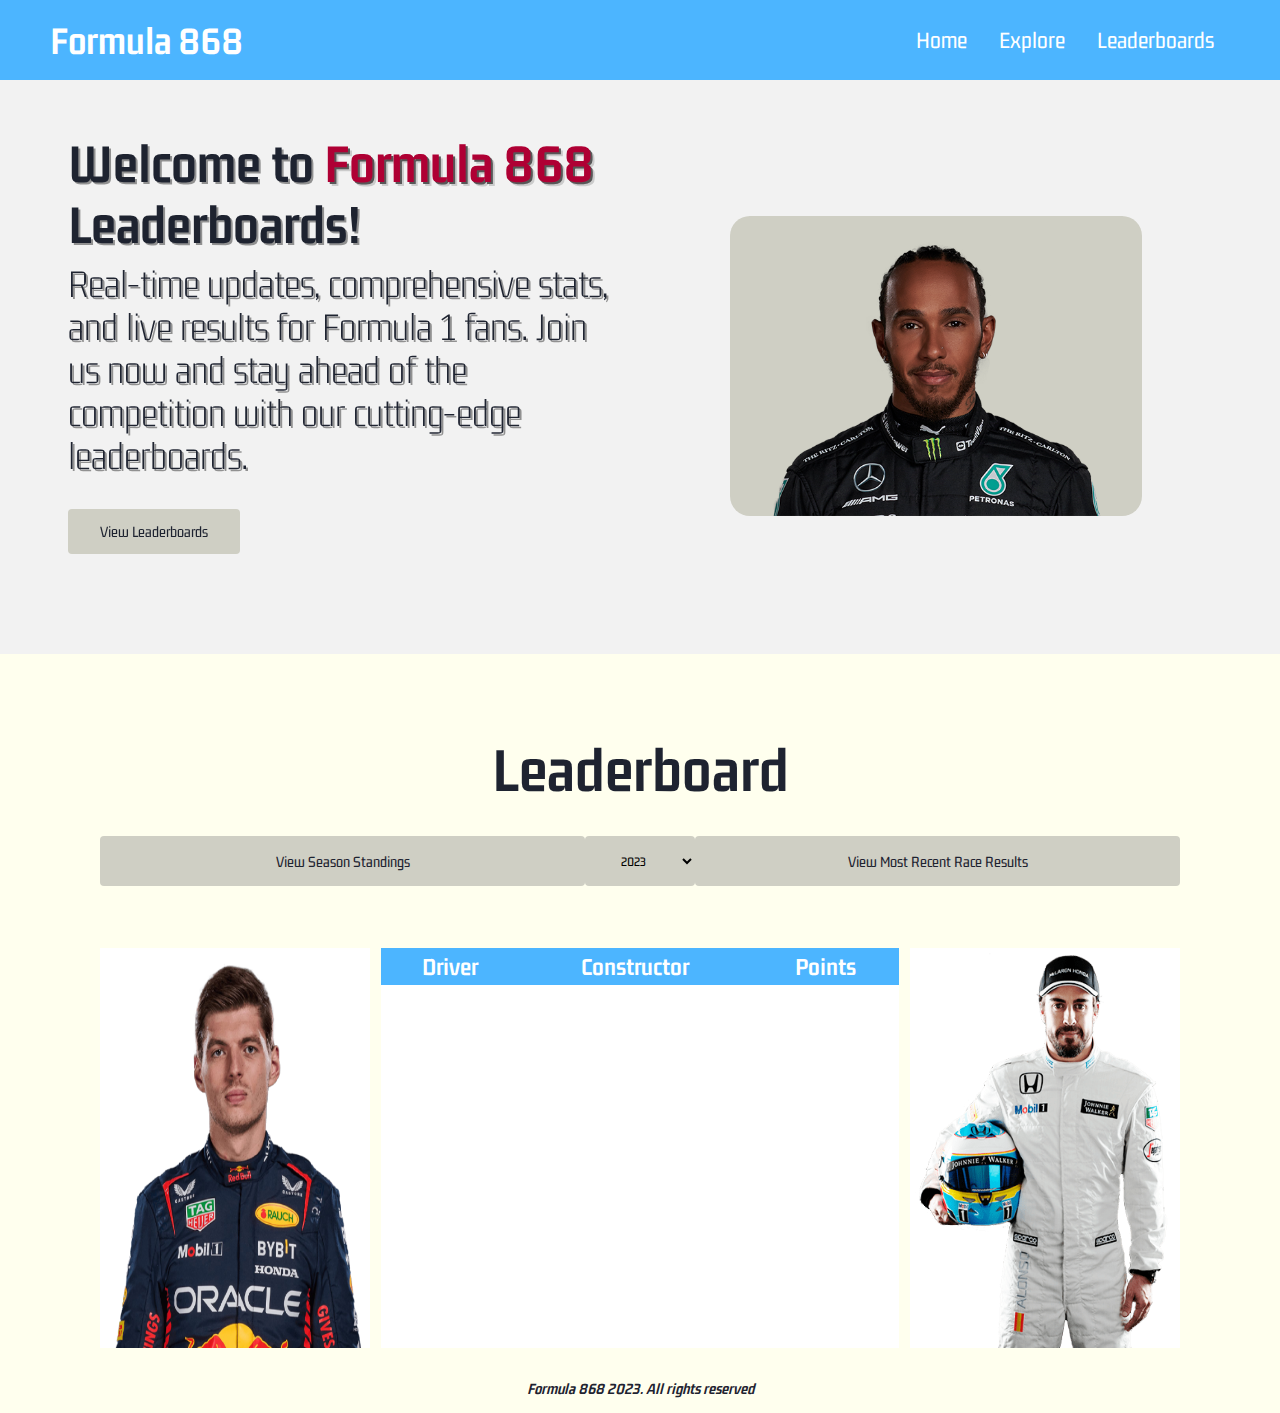
==== index.html @ 446ae31f "cohesion update" ====
<!DOCTYPE html>
<html lang="en">

<head>
    <meta charset="UTF-8">
    <meta http-equiv="X-UA-Compatible" content="IE=edge">
    <meta name="viewport" content="width=device-width, initial-scale=1.0">
    <title>Formula 868</title>
    <link rel="stylesheet" href="styles.css">
    <link rel="preconnect" href="https://fonts.googleapis.com">
    <link rel="preconnect" href="https://fonts.gstatic.com" crossorigin>
    <link href="https://fonts.googleapis.com/css2?family=Gemunu+Libre&display=swap" rel="stylesheet">
</head>

<body>
    <!-- NAVBAR -->
    <nav class="navbar">
        <div class="navbarContainer">
            <a href="/" id="navbarLogo">Formula 868</a>
            <div class="navbarToggle" id="mobile-menu">
                <span class="bar"></span>
                <span class="bar"></span>
                <span class="bar"></span>
            </div>
            <ul class="navbarMenu">
                <li class="navbarItem">
                    <a href="/" class="navbarLinks">Home</a>
                </li>
                <li class="navbarItem">
                    <a href="#explore" class="navbarLinks">Explore</a>
                </li>
                <li class="navbarItem">
                    <a href="#lb" class="navbarLinks">Leaderboards</a>
                </li>
            </ul>
        </div>
    </nav>

    <!-- HERO Section -->
    <div class="main" id="explore">
        <div class="mainContainer">
            <div class="mainContent">
                <h1>Welcome to <span class="textHighlight">Formula 868 </span>Leaderboards!</h1>
                <p>Real-time updates, comprehensive stats, and live results for Formula 1 fans. Join us now and stay
                    ahead of the competition with our cutting-edge leaderboards.</p>
                <button class="mainBtn"><a href="#">View Leaderboards</a></button>
            </div>
            <div class="mainImgContainer">
                <img src="images/lewis.png" alt="leaderboard" id="mainImg" />
            </div>
        </div>

    </div>

    <!-- Leaderboard Section -->
    <div class="lb" id="lb">
        <div class="lbContainer">
            <h2>Leaderboard</h2>
            <div class="lbMenu">
                <button class="lbBtn"><a href="#">View Season Standings</a></button>
                <select class="year">
                    <option value="2023">2023</option>
                    <option value="2023">2022</option>
                    <option value="2023">2021</option>
                    <option value="2023">2020</option>
                </select>
                <button class="lbBtn"><a href="#">View Most Recent Race Results</a></button>
            </div>
            <div class="Lbs">
                <img src="images/test1.png" alt="1st place/random Driver" id="firstPlace">

                <table class="card">
                    <thead>
                        <tr>
                            <th>Driver</th>
                            <th>Constructor</th>
                            <th>Points</th>
                        </tr>
                    </thead>
                    <tbody id="results">

                    </tbody>
                </table>
                <img src="images/test2.png" alt="1st place/random Driver" id="secondPlace">
            </div>
        </div>

    </div>
    <!-- Footer Section -->
    <footer>
        <p class="websiteRights">Formula 868 2023. All rights reserved</p>
    </footer>

    <script src="app.js">
    </script>
</body>

</html>
---- styles.css ----
* {
    box-sizing: border-box;
    margin: 0;
    padding: 0;
    font-family: 'Gemunu Libre', sans-serif;
}

/* NAVBAR */
.navbar {
    background: #4cb5ff;
    height: 80px;
    display: flex;
    justify-content: center;
    align-items: center;
    font-size: 1.5rem;
    position: sticky;
    top: 0;
    z-index: 999;
}

.navbarContainer {
    display: flex;
    justify-content: space-between;
    height: 80px;
    width: 100%;
    max-width: 1300px;
    margin: 0 auto;
    padding: 0 50px;
}

#navbarLogo {
    color: #fff;
    font-weight: bold;
    white-space: nowrap;
    display: flex;
    align-items: center;
    cursor: pointer;
    text-decoration: none;
    font-size: 2.5rem;
}

.navbarMenu {
    display: flex;
    align-items: center;
    list-style: none;
    text-align: center;
}

.navbarItem {
    height: 80px;
}

.navbarLinks {
    color: #FFF;
    display: flex;
    align-items: center;
    justify-content: center;
    text-decoration: none;
    padding: 0 1rem;
    height: 100%;
}

.navbarBtn {
    display: flex;
    justify-content: center;
    align-items: center;
    text-decoration: none;
    padding: 0 1rem;
    width: 100%;
}

.button {
    display: flex;
    align-items: center;
    justify-content: center;
    text-decoration: none;
    color: #1e2330;
    background: #FFF;
    padding: 10px 20px;
    height: 100%;
    width: 100%;
    border: none;
    outline: none;
    border-radius: 4px;
}

.button:hover {
    background: #ff232b;
    color: #FFF;
    transition: all 0.3s ease;
}

.navbarLinks:hover {
    color: #ff232b;
    transition: all 0.3s ease;
}

/* Mobile Responsive */
@media screen and (max-width: 960px) {
    .navbarContainer {
        display: flex;
        justify-content: space-between;
        height: 80px;
        width: 100%;
        max-width: 1300px;
        padding: 0;
        z-index: 1;
    }

    #navbarLogo {
        padding-left: 25px;
    }

    .navbarMenu {
        display: grid;
        grid-template-columns: auto;
        margin: 0;
        width: 100%;
        position: absolute;
        top: -1000px;
        opacity: 1;
        transition: all 0.5s ease;
        height: 50vh;
        z-index: -1;
    }

    .navbarMenu.active {
        background: #4cb5ff;
        top: 100%;
        opacity: 1;
        transition: all 0.5s ease;
        z-index: 99;
        height: 50vh;
        font-size: 2.1rem;
    }

    .navbarItem {
        height: 100%;
    }

    .navbarLinks {
        text-align: center;
        padding: 2rem;
        width: 100%;
        display: table;
    }

    .navbarBtn {
        padding-bottom: 2rem;
    }

    .button {
        display: flex;
        justify-content: center;
        align-items: center;
        width: 80%;
        height: 80px;
        margin: 0;
    }

    .navbarToggle .bar {
        width: 25px;
        height: 3px;
        margin: 5px auto;
        transition: all 0.3s ease-in-out;
        background: #fff;
        display: block;
        cursor: pointer;
    }

    #mobile-menu {
        position: absolute;
        top: 20%;
        right: 5%;
        transform: translate(5%, 20%);
    }

    #mobile-menu.is-active .bar:nth-child(2) {
        opacity: 0;
    }

    #mobile-menu.is-active .bar:nth-child(1) {
        transform: translateY(8px) rotate(45deg);
    }

    #mobile-menu.is-active .bar:nth-child(3) {
        transform: translateY(-8px) rotate(-45deg);
    }
}

/* Hero Section */
.main {
    background-image: url(https://www.pixelstalk.net/wp-content/uploads/2016/10/Formula-1-Images.jpg);
    background-position: center;
    background-repeat: no-repeat;
    background-size: cover;
    height: 100%;
}

.title {
    margin-top: 10rem;
}

.mainContainer {
    display: grid;
    grid-template-columns: 1fr 1fr;
    align-items: center;
    justify-self: center;
    margin: 0 auto;
    background-color: rgba(127,127,127, 0.1);
    backdrop-filter: blur(10px);
    z-index: 1;
    width: 100%;
    max-width: 1300px;
    padding: 2rem 3rem;
}

.mainContent {
    width: 100%;
    padding: 20px;
    margin-bottom: 3rem;
}

.mainContent h1 {
    font-size: 3.5rem;
    color: #1e2330;
    filter: drop-shadow(2px 2px rgba(0, 0, 0, 0.4)); 
}

.textHighlight {
    color: #af0034;
    filter: drop-shadow(2px 2px rgba(0, 0, 0, 0.4));
}

.mainContent p {
    font-size: 2.5rem;
    margin-top: 8px;
    font-weight: 100;
    color: #1e2330;
    filter: drop-shadow(2px 2px rgba(0, 0, 0, 0.4));
}

.mainBtn {
    font-size: 1rem;
    padding: 14px 32px;
    background: #cfcfc4;
    border: none;
    border-radius: 4px;
    margin-top: 2rem;
    cursor: pointer;
    position: relative;
    transition: all 0.35s;
    outline: none;
}

.mainBtn a {
    position: relative;
    z-index: 2;
    color: #1e2330;
    text-decoration: none;
}

.mainBtn:after {
    position: absolute;
    content: '';
    top: 0;
    left: 0;
    width: 0;
    height: 100%;
    background: #ff232b;
    transition: all 0.35s;
    border-radius: 4px;
}

.mainBtn:hover:after {
    width: 100%;
}

.mainImgContainer {

    text-align: center;
}

#mainImg {
    height: 300px;
    width: auto;
    background: #cfcfc4;
    border-radius: 20px;
}

/* Mobile Responsive */
@media screen and (max-width: 864px) {
    .mainContainer {
        display: grid;
        grid-template-columns: auto;
        align-items: center;
        justify-self: center;
        width: 100%;
        margin: 0 auto;
        height: 100%;
    }

    .mainContent {
        text-align: center;
        margin-bottom: 4rem;
    }

    .mainContent h1 {
        font-size: 2.5rem;
        margin-top: 2rem;
    }

    .mainContent p {
        font-size: 1.5rem;
        margin-top: 1rem;
    }
}

@media screen and (max-width: 480px) {
    .mainContent h1 {
        font-size: 2rem;
        margin-top: 2rem;
    }

    .mainContent p {
        font-size: 1.5rem;
        margin-top: 1rem;
    }

    .mainBtn {
        padding: 12px 36px;
        margin: 2.5rem 0;
    }
}

/* Leaderboard Section */
.lb {
    background: #ffffee;
    display: flex;
    justify-content: center;
    align-items: center;
    top: 0;
}

.lbContainer {
    display: flex;
    flex-direction: column;
    justify-content: center;
    align-items: center;
    width: 100%;
    max-width: 1300px;
    margin-top: 0;
    margin-right: auto;
    margin-left: auto;
    padding: 0 50px;
}

.lbContainer h2 {
    padding-top: 5rem;
    font-size: 4rem;
    color: #1e2330;

}

.lbMenu {
    display: flex;
    justify-content: space-between;
    height: 80px;
    width: 100%;
    max-width: 1300px;
    margin-right: auto;
    margin-left: auto;
    padding-right: 50px;
    padding-left: 50px;
}

.lbBtn {
    height: 50px;
    width: 45%;
    font-size: 1rem;
    padding: 0 32px;
    background: #cfcfc4;
    border: none;
    border-radius: 4px;
    margin-top: 2rem;
    cursor: pointer;
    outline: none;
}

.lbBtn a {
    position: relative;
    z-index: 2;
    color: #1e2330;
    text-decoration: none;
}

.year {
    height: 50px;
    padding: 14px 32px;
    margin-top: 2rem;
    background: #cfcfc4;
    border: none;
    border-radius: 4px;
}

.lbBtn:hover,
.year:hover {
    background: #ff232b;
    color: #fff;
    transition: all 0.3s ease;
}

.Lbs {
    padding-top: 3rem;
    display: flex;
    justify-content: space-between;
    width: 100%;
    max-width: 1300px;
    margin-right: auto;
    margin-left: auto;
    margin-top: 1rem;
    padding-right: 50px;
    padding-left: 50px;
}

.Lbs img {
    height: 400px;
    width: 25%;
    background: #fff;
}

.card {
    background-color: #fff;
    font-size: 0.7rem;
    padding: 8px;
    width: 48%;
}

table {
    border-collapse: collapse;
}

thead,
th {
    padding: 5px 10px;
    background-color: #4cb5ff;
    color: #FFF;
    font-weight: bold;
    font-size: 1.5em;
}

td {
    font-size: 1.5rem;
    text-align: center;
    padding: 5px 10px;
}

tr:nth-child(even) {
    background-color: #ffffee;
}

tr:hover {
    background-color: #af0034;
    color: #ffffee;
}

/* Mobile Responsive */
@media screen and (max-width: 864px) {

    .lbContainer {
        display: block;
        margin-top: 2rem;
        overflow: auto;
    }

    .lbMenu {
        display: block;

    }

    .lbContainer h2 {
        text-align: center;
    }

    .lbBtn {
        width: 100%;
    }

    .year {
        width: 100%;
        text-align: center;
    }

    .Lbs {
        display: block;
        margin-top: 10rem;
        overflow: auto;
    }

    .Lbs img {
        height: 400px;
        width: 80%;
        background: #fff;
        display: block;
        margin: 2.5rem auto;
    }

    .card {
        width: 55%;
    }

    table {
        width: 100%;
        display: block;
        margin-left: auto;
        margin-right: auto;
    }
}

/* Footer Section */
footer {
    background-color: #ffffee;
    padding: 2rem 0 1rem 0;
    text-align: center;
}

.websiteRights {
    font-weight: bold;
    font-style: italic;
    color: #1e2330;
}


/* Mobile Responsive */
@media screen and (max-width: 864px) {
    .footerContainer {
        background-color: #ffffee;
        padding: 110rem 0 3rem 0;
        text-align: center;
    }
}
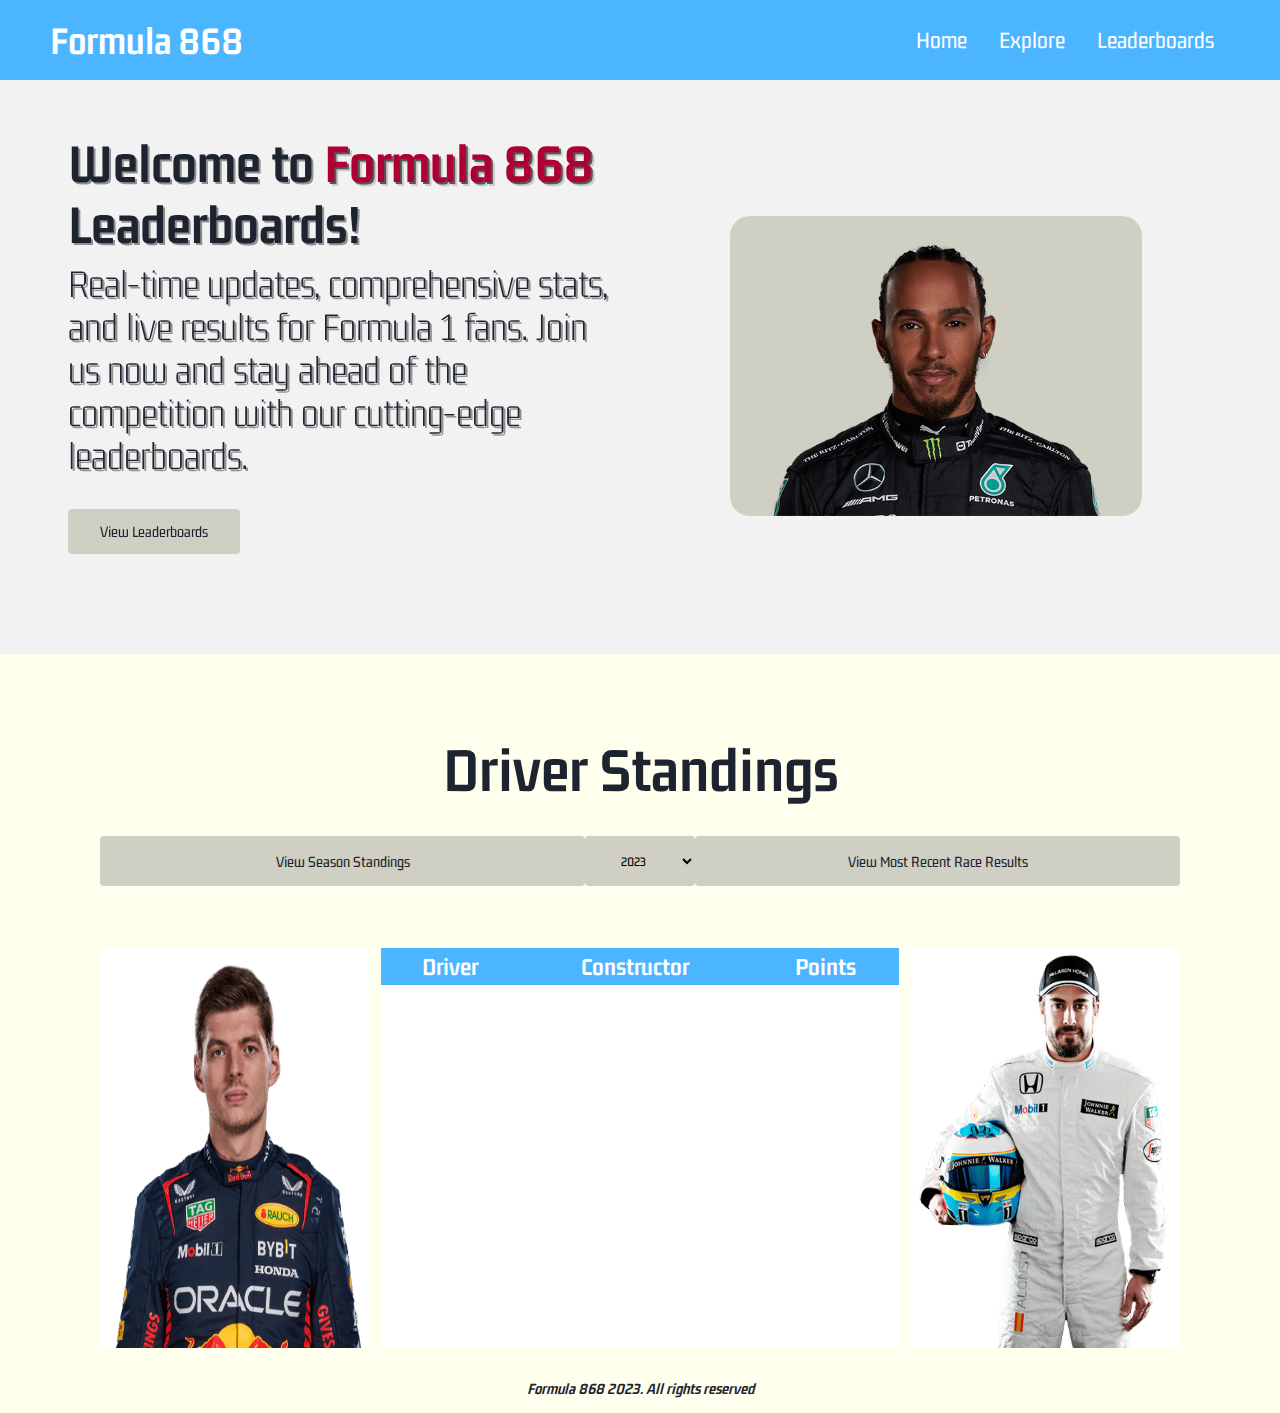
==== commit a90d5636: "finalized all API call functions" ====
--- a/index.html
+++ b/index.html
@@ -1,98 +1,103 @@
-<!DOCTYPE html>
-<html lang="en">
-
-<head>
-    <meta charset="UTF-8">
-    <meta http-equiv="X-UA-Compatible" content="IE=edge">
-    <meta name="viewport" content="width=device-width, initial-scale=1.0">
-    <title>Formula 868</title>
-    <link rel="stylesheet" href="styles.css">
-    <link rel="preconnect" href="https://fonts.googleapis.com">
-    <link rel="preconnect" href="https://fonts.gstatic.com" crossorigin>
-    <link href="https://fonts.googleapis.com/css2?family=Gemunu+Libre&display=swap" rel="stylesheet">
-</head>
-
-<body>
-    <!-- NAVBAR -->
-    <nav class="navbar">
-        <div class="navbarContainer">
-            <a href="/" id="navbarLogo">Formula 868</a>
-            <div class="navbarToggle" id="mobile-menu">
-                <span class="bar"></span>
-                <span class="bar"></span>
-                <span class="bar"></span>
-            </div>
-            <ul class="navbarMenu">
-                <li class="navbarItem">
-                    <a href="/" class="navbarLinks">Home</a>
-                </li>
-                <li class="navbarItem">
-                    <a href="#explore" class="navbarLinks">Explore</a>
-                </li>
-                <li class="navbarItem">
-                    <a href="#lb" class="navbarLinks">Leaderboards</a>
-                </li>
-            </ul>
-        </div>
-    </nav>
-
-    <!-- HERO Section -->
-    <div class="main" id="explore">
-        <div class="mainContainer">
-            <div class="mainContent">
-                <h1>Welcome to <span class="textHighlight">Formula 868 </span>Leaderboards!</h1>
-                <p>Real-time updates, comprehensive stats, and live results for Formula 1 fans. Join us now and stay
-                    ahead of the competition with our cutting-edge leaderboards.</p>
-                <button class="mainBtn"><a href="#">View Leaderboards</a></button>
-            </div>
-            <div class="mainImgContainer">
-                <img src="images/lewis.png" alt="leaderboard" id="mainImg" />
-            </div>
-        </div>
-
-    </div>
-
-    <!-- Leaderboard Section -->
-    <div class="lb" id="lb">
-        <div class="lbContainer">
-            <h2>Leaderboard</h2>
-            <div class="lbMenu">
-                <button class="lbBtn"><a href="#">View Season Standings</a></button>
-                <select class="year">
-                    <option value="2023">2023</option>
-                    <option value="2023">2022</option>
-                    <option value="2023">2021</option>
-                    <option value="2023">2020</option>
-                </select>
-                <button class="lbBtn"><a href="#">View Most Recent Race Results</a></button>
-            </div>
-            <div class="Lbs">
-                <img src="images/test1.png" alt="1st place/random Driver" id="firstPlace">
-
-                <table class="card">
-                    <thead>
-                        <tr>
-                            <th>Driver</th>
-                            <th>Constructor</th>
-                            <th>Points</th>
-                        </tr>
-                    </thead>
-                    <tbody id="results">
-
-                    </tbody>
-                </table>
-                <img src="images/test2.png" alt="1st place/random Driver" id="secondPlace">
-            </div>
-        </div>
-
-    </div>
-    <!-- Footer Section -->
-    <footer>
-        <p class="websiteRights">Formula 868 2023. All rights reserved</p>
-    </footer>
-
-    <script src="app.js">
-    </script>
-</body>
-
+<!DOCTYPE html>
+<html lang="en">
+
+<head>
+    <meta charset="UTF-8">
+    <meta http-equiv="X-UA-Compatible" content="IE=edge">
+    <meta name="viewport" content="width=device-width, initial-scale=1.0">
+    <title>Formula 868</title>
+    <link rel="stylesheet" href="styles.css">
+    <link rel="preconnect" href="https://fonts.googleapis.com">
+    <link rel="preconnect" href="https://fonts.gstatic.com" crossorigin>
+    <link href="https://fonts.googleapis.com/css2?family=Gemunu+Libre&display=swap" rel="stylesheet">
+</head>
+
+<body>
+    <!-- NAVBAR -->
+    <nav class="navbar">
+        <div class="navbarContainer">
+            <a href="/" id="navbarLogo">Formula 868</a>
+            <div class="navbarToggle" id="mobile-menu">
+                <span class="bar"></span>
+                <span class="bar"></span>
+                <span class="bar"></span>
+            </div>
+            <ul class="navbarMenu">
+                <li class="navbarItem">
+                    <a href="/" class="navbarLinks">Home</a>
+                </li>
+                <li class="navbarItem">
+                    <a href="#explore" class="navbarLinks">Explore</a>
+                </li>
+                <li class="navbarItem">
+                    <a href="#lb" class="navbarLinks">Leaderboards</a>
+                </li>
+            </ul>
+        </div>
+    </nav>
+
+    <!-- HERO Section -->
+    <div class="main" id="explore">
+        <div class="mainContainer">
+            <div class="mainContent">
+                <h1>Welcome to <span class="textHighlight">Formula 868 </span>Leaderboards!</h1>
+                <p>Real-time updates, comprehensive stats, and live results for Formula 1 fans. Join us now and stay
+                    ahead of the competition with our cutting-edge leaderboards.</p>
+                <button class="mainBtn"><a href="#">View Leaderboards</a></button>
+            </div>
+            <div class="mainImgContainer">
+                <img src="images/lewis.png" alt="leaderboard" id="mainImg" />
+            </div>
+        </div>
+
+    </div>
+
+    <!-- Leaderboard Section -->
+    <div class="lb" id="lb">
+
+        <div class="lbContainer">
+
+            <div id="circuit-info"> 
+            </div>  
+
+            <h2>Driver Standings</h2>
+            <div class="lbMenu">
+                <button class="lbBtn"><a href="#">View Season Standings</a></button>
+                <select class="year">
+                    <option value="2023">2023</option>
+                    <option value="2023">2022</option>
+                    <option value="2023">2021</option>
+                    <option value="2023">2020</option>
+                </select>
+                <button class="lbBtn"><a href="#">View Most Recent Race Results</a></button>
+            </div>
+            <div class="Lbs">
+                <img src="images/test1.png" alt="1st place/random Driver" id="firstPlace">
+
+                <table class="card">
+                    <thead>
+                        <tr>
+                            <th>Driver</th>
+                            <th>Constructor</th>
+                            <th>Points</th>
+                        </tr>
+                    </thead>
+                    <tbody id="results">
+
+                    </tbody>
+                </table>
+                <img src="images/test2.png" alt="1st place/random Driver" id="secondPlace">
+            </div>
+        </div>
+
+    </div>
+    <!-- Footer Section -->
+    <footer>
+        <p class="websiteRights">Formula 868 2023. All rights reserved</p>
+    </footer>
+
+    <script src="app.js">
+    </script>
+</body>
+
 </html>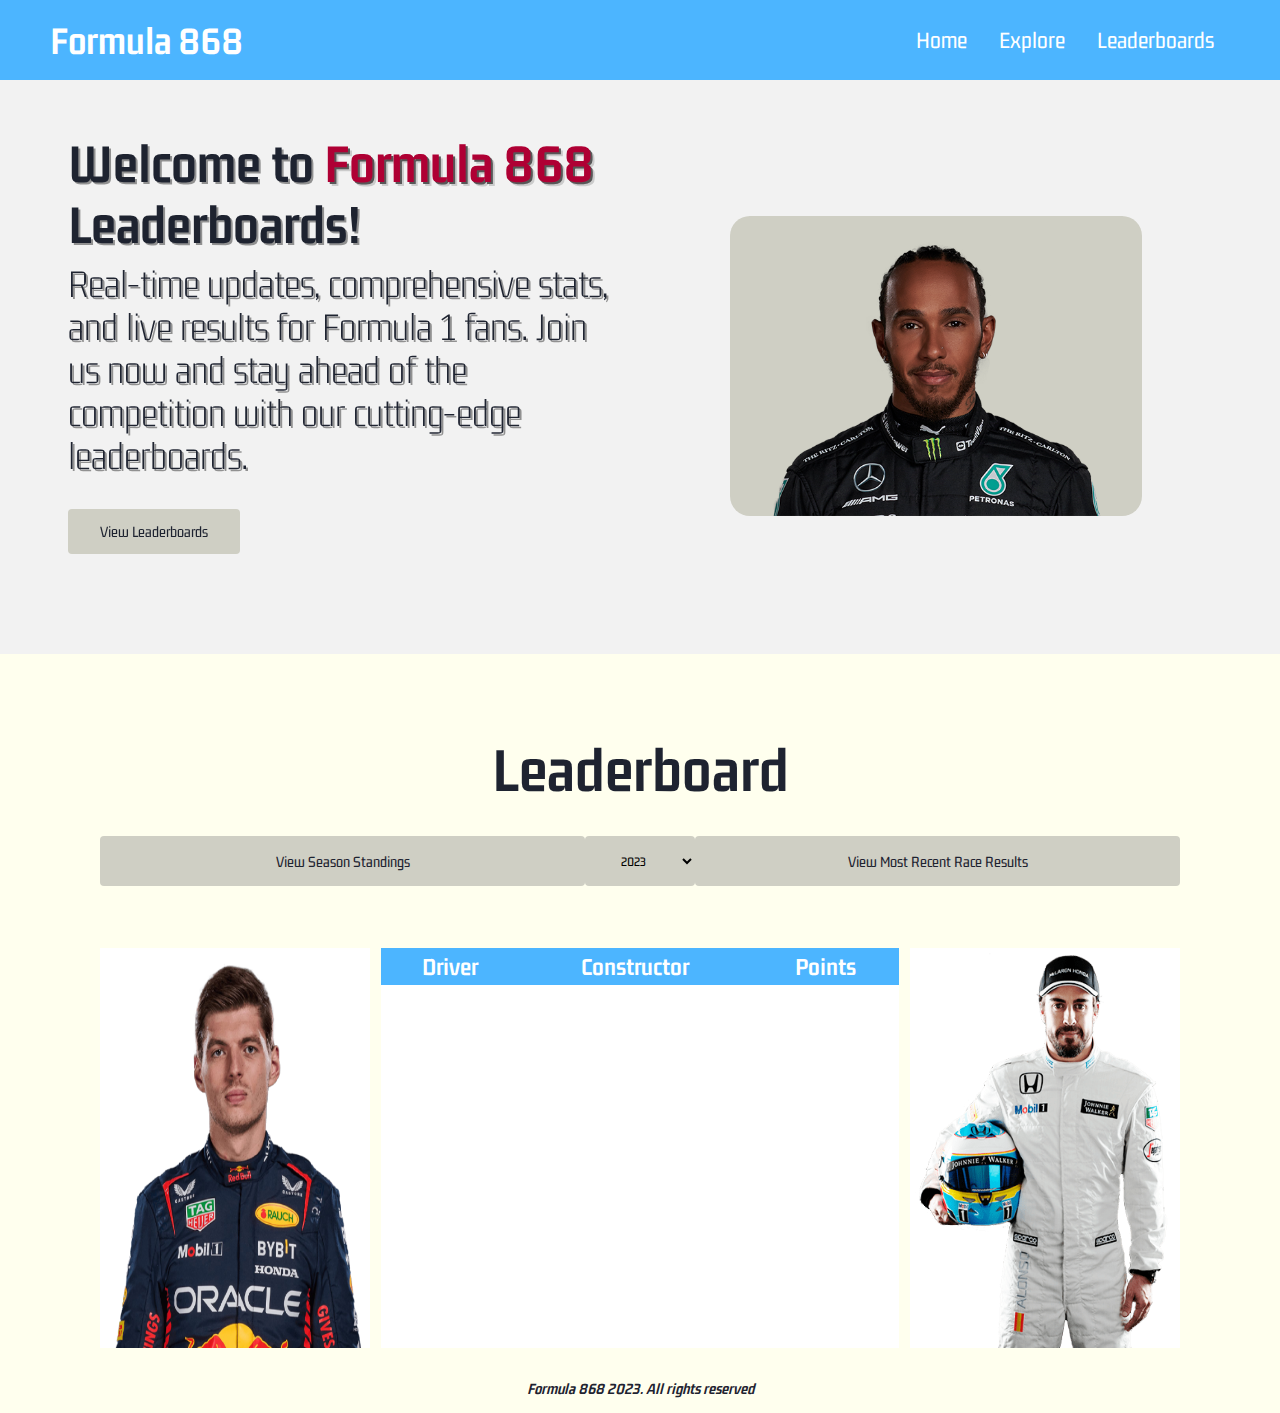
==== commit b719d299: "real and true" ====
--- a/index.html
+++ b/index.html
@@ -54,13 +54,10 @@
 
     <!-- Leaderboard Section -->
     <div class="lb" id="lb">
-
         <div class="lbContainer">
-
+            <h2>Leaderboard</h2>
             <div id="circuit-info"> 
-            </div>  
-
-            <h2>Driver Standings</h2>
+            </div>
             <div class="lbMenu">
                 <button class="lbBtn"><a href="#">View Season Standings</a></button>
                 <select class="year">
@@ -68,9 +65,11 @@
                     <option value="2023">2022</option>
                     <option value="2023">2021</option>
                     <option value="2023">2020</option>
-                </select>
+                </select>  
+            
                 <button class="lbBtn"><a href="#">View Most Recent Race Results</a></button>
             </div>
+
             <div class="Lbs">
                 <img src="images/test1.png" alt="1st place/random Driver" id="firstPlace">
 
